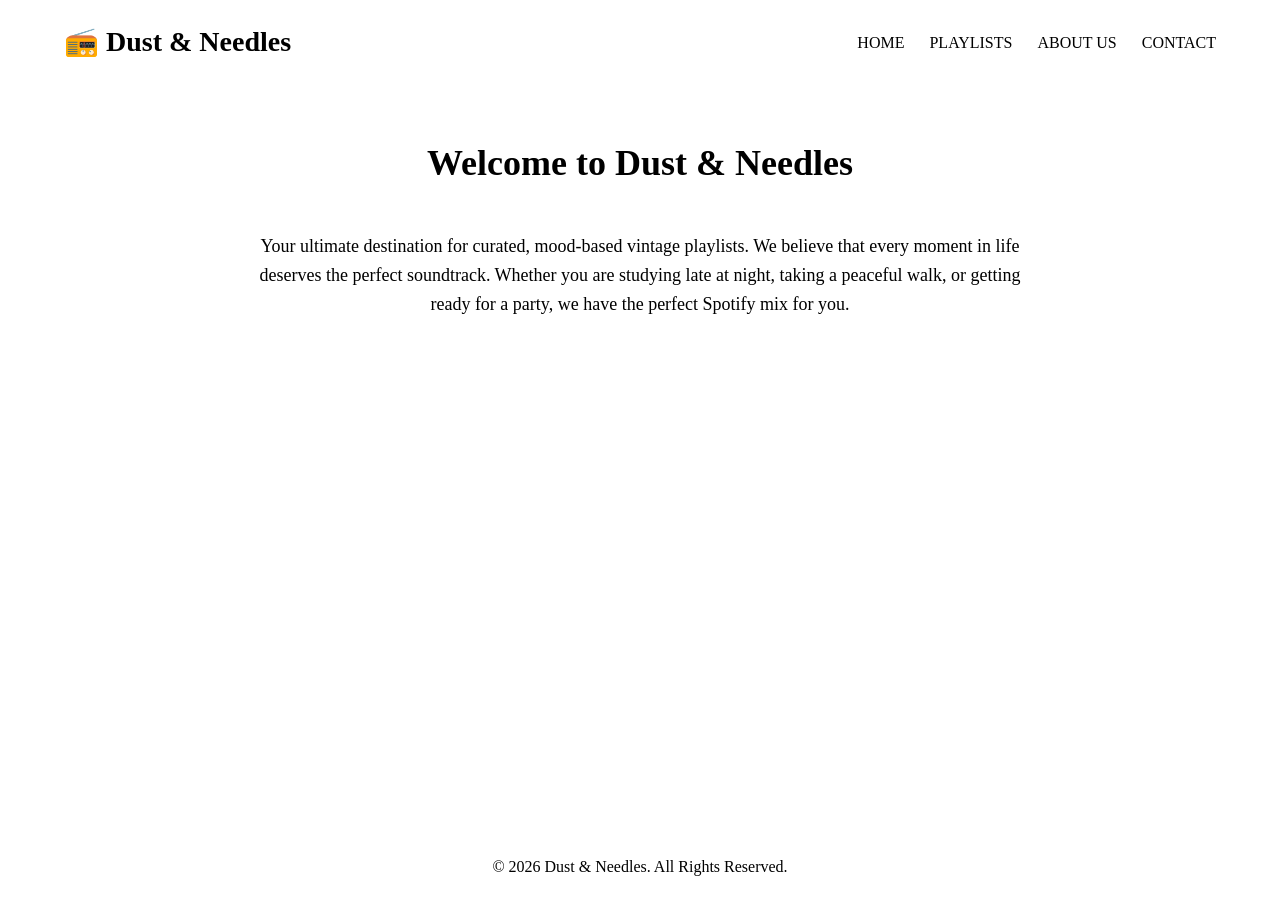
==== index.html @ e207e3c0 "Update index.html" ====
<!DOCTYPE html>
<html lang="en">
<head>
    <meta charset="UTF-8">
    <meta name="viewport" content="width=device-width, initial-scale=1.0">
    <title>Dust & Needles | Home</title>
    <!-- Pastikan pautan CSS ini betul -->
    <link rel="stylesheet" href="css/style.css">
</head>
<body>
    <header>
        <a href="index.html" class="logo">📻 Dust & Needles</a>
        <nav>
            <ul id="nav-links">
                <li><a href="index.html" class="active">Home</a></li>
                <li><a href="playlists.html">Playlists</a></li>
                <li><a href="about.html">About Us</a></li>
                <li><a href="contact.html">Contact</a></li>
            </ul>
        </nav>
    </header>

    <main>
        <h1 class="section-title">Welcome to Dust & Needles</h1>
        <div class="text-content">
            <p>Your ultimate destination for curated, mood-based vintage playlists. We believe that every moment in life deserves the perfect soundtrack. Whether you are studying late at night, taking a peaceful walk, or getting ready for a party, we have the perfect Spotify mix for you.</p>
        </div>
    </main>

    <footer>
        <p>&copy; 2026 Dust & Needles. All Rights Reserved.</p>
    </footer>

    <!-- Pastikan pautan JS ini betul -->
    <script src="js/script.js"><\/script>
</body>
</html>`,
---- css/style.css ----
"style.css": `@import url('https://fonts.googleapis.com/css2?family=Playfair+Display:ital,wght@0,600;0,700;1,600&family=Lora:wght@400;500&display=swap');

:root {
    --bg-cream: #F4EBD0;
    --bg-paper: #E6D5B8;
    --text-dark: #3E2723;
    --accent-gold: #8B5A2B;
    --accent-hover: #633E1D;
    --vinyl-black: #1A1A1A;
    --border-color: #D4C3A3;
}

* {
    margin: 0;
    padding: 0;
    box-sizing: border-box;
}

body {
    font-family: 'Lora', serif;
    background-color: var(--bg-cream);
    color: var(--text-dark);
    line-height: 1.6;
    display: flex;
    flex-direction: column;
    min-height: 100vh;
}

/* --- NAVIGATION --- */
header {
    background-color: var(--bg-paper);
    border-bottom: 2px solid var(--accent-gold);
    padding: 20px 5%;
    display: flex;
    justify-content: space-between;
    align-items: center;
    position: sticky;
    top: 0;
    z-index: 1000;
}

.logo {
    font-family: 'Playfair Display', serif;
    font-size: 28px;
    font-weight: bold;
    color: var(--text-dark);
    text-decoration: none;
}

nav ul {
    list-style: none;
    display: flex;
    gap: 25px;
}

nav a {
    color: var(--text-dark);
    text-decoration: none;
    font-weight: 500;
    font-size: 16px;
    text-transform: uppercase;
}

nav a:hover, nav a.active {
    color: var(--accent-gold);
    border-bottom: 2px solid var(--accent-gold);
}

/* --- MAIN CONTENT --- */
main {
    padding: 50px 5%;
    max-width: 1200px;
    margin: 0 auto;
    flex: 1;
    width: 100%;
}

.section-title {
    font-family: 'Playfair Display', serif;
    font-size: 36px;
    text-align: center;
    margin-bottom: 40px;
}

.text-content {
    font-size: 18px;
    text-align: center;
    max-width: 800px;
    margin: 0 auto;
}

/* --- VINYL PLAYER --- */
.player-section {
    background: linear-gradient(135deg, #d7c4a1, #c7b08b);
    padding: 40px 20px;
    text-align: center;
    border-radius: 12px;
    margin-bottom: 50px;
    border: 4px double var(--accent-gold);
}

.vinyl-container {
    width: 180px;
    height: 180px;
    margin: 0 auto 20px auto;
    position: relative;
    background-color: var(--vinyl-black);
    border-radius: 50%;
    display: flex;
    align-items: center;
    justify-content: center;
    box-shadow: 0 10px 25px rgba(0,0,0,0.4), inset 0 0 15px rgba(255,255,255,0.15);
}

.vinyl-label {
    width: 60px;
    height: 60px;
    background-color: var(--accent-gold);
    border-radius: 50%;
    display: flex;
    align-items: center;
    justify-content: center;
    border: 2px solid #333;
    transition: 0.5s;
}

.vinyl-hole {
    width: 10px;
    height: 10px;
    background-color: var(--bg-cream);
    border-radius: 50%;
}

.vinyl-grooves {
    position: absolute;
    width: 160px;
    height: 160px;
    border-radius: 50%;
    border: 1px solid rgba(255,255,255,0.1);
    pointer-events: none;
}

/* Animation Classes untuk Piring Hitam */
.spin {
    animation: spinRecord 2s linear infinite;
}

@keyframes spinRecord {
    from { transform: rotate(0deg); }
    to { transform: rotate(360deg); }
}

.now-playing-title {
    font-family: 'Playfair Display', serif;
    font-size: 22px;
    margin-bottom: 15px;
}

.spotify-container {
    width: 100%;
    max-width: 600px;
    height: 0; /* Kotak disembunyikan secara lalai */
    overflow: hidden;
    transition: height 0.3s ease;
    margin: 0 auto;
    border-radius: 12px;
}

.spotify-container.active {
    height: 152px; /* Ketinggian Spotify player sebenar */
}

/* --- PLAYLIST GRID --- */
.playlist-grid {
    display: grid;
    grid-template-columns: repeat(auto-fill, minmax(280px, 1fr));
    gap: 30px;
}

.playlist-card {
    background-color: var(--bg-paper);
    border: 1px solid var(--border-color);
    border-radius: 12px;
    padding: 25px;
    text-align: center;
    box-shadow: 5px 5px 0px rgba(139, 90, 43, 0.15);
}

.playlist-icon {
    font-size: 40px;
    margin-bottom: 10px;
}

.playlist-card h3 {
    font-family: 'Playfair Display', serif;
    font-size: 24px;
    margin-bottom: 10px;
}

.play-btn {
    background-color: var(--text-dark);
    color: var(--bg-cream);
    padding: 12px 20px;
    border: none;
    border-radius: 30px;
    cursor: pointer;
    width: 100%;
    font-size: 16px;
    font-weight: bold;
    margin-top: 15px;
    transition: 0.3s;
}

.play-btn:hover {
    background-color: transparent;
    color: var(--text-dark);
    border: 2px solid var(--text-dark);
}

/* --- FORMS & BUTTONS --- */
.contact-form {
    max-width: 600px;
    margin: 0 auto;
    background: var(--bg-paper);
    padding: 30px;
    border-radius: 12px;
}

.form-group {
    margin-bottom: 15px;
    text-align: left;
}

.form-group label {
    display: block;
    margin-bottom: 8px;
    font-weight: bold;
}

input, textarea {
    width: 100%;
    padding: 12px;
    border: 1px solid var(--border-color);
    border-radius: 6px;
    font-family: 'Lora', serif;
    background-color: var(--bg-cream);
}

.submit-btn {
    background-color: var(--accent-gold);
    color: white;
    border: none;
    padding: 12px 20px;
    font-size: 18px;
    font-weight: bold;
    border-radius: 6px;
    cursor: pointer;
    width: 100%;
}

.submit-btn:hover {
    background-color: var(--accent-hover);
}

/* --- FOOTER --- */
footer {
    background-color: var(--text-dark);
    color: var(--bg-cream);
    text-align: center;
    padding: 20px;
    margin-top: auto;
}`,
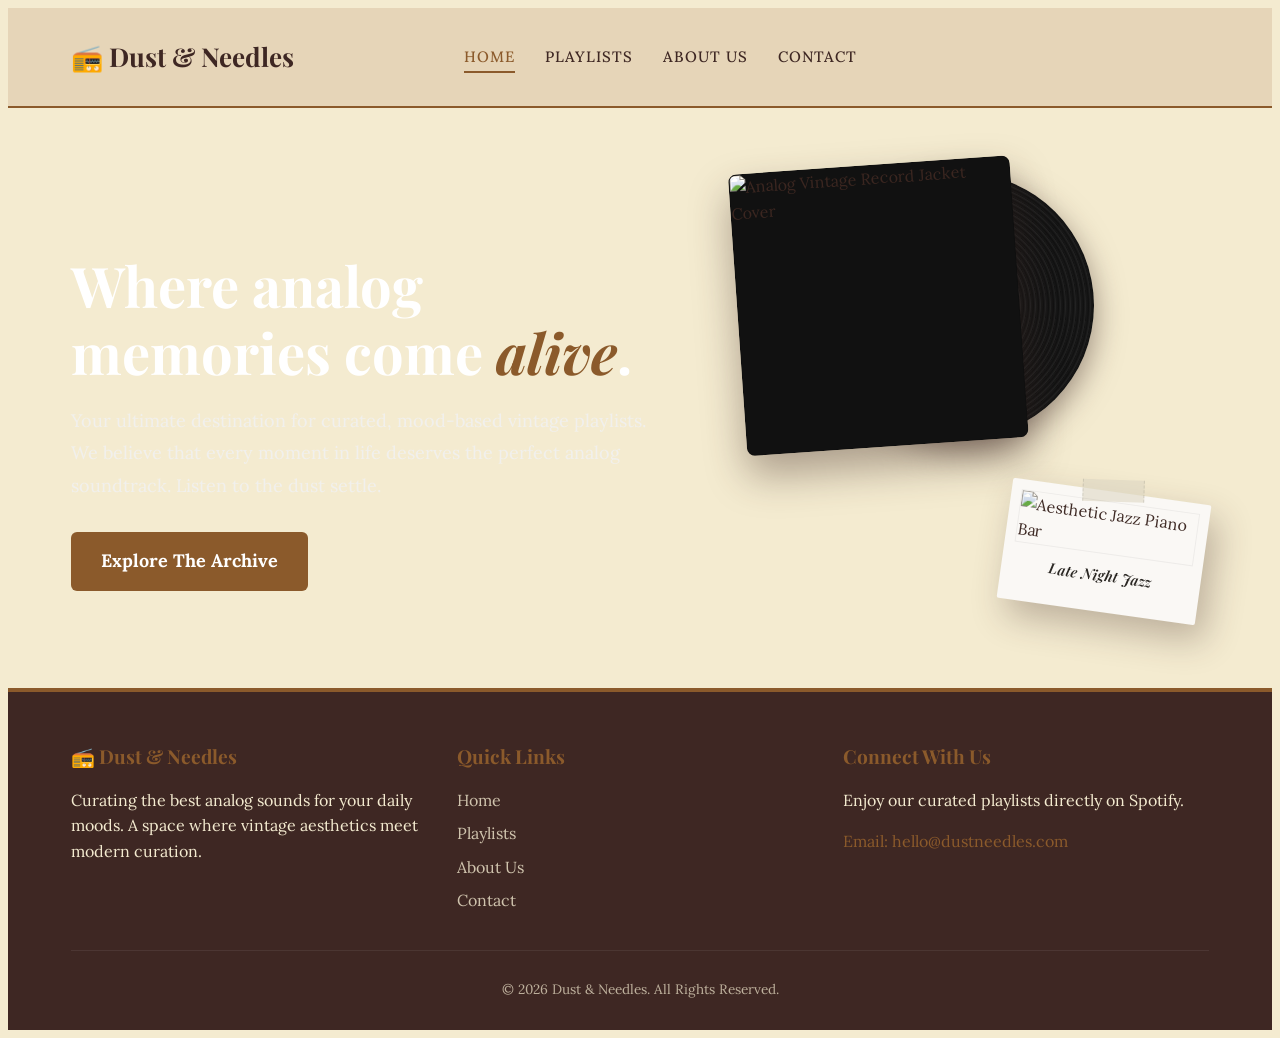
==== commit bc3f1c53: "Update index.html" ====
--- a/index.html
+++ b/index.html
@@ -3,13 +3,40 @@
 <head>
     <meta charset="UTF-8">
     <meta name="viewport" content="width=device-width, initial-scale=1.0">
-    <title>Dust & Needles | Home</title>
-    <!-- Pastikan pautan CSS ini betul -->
+    <title>Dust & Needles | Vintage Playlist Archive</title>
+    <link href="https://fonts.googleapis.com/css2?family=Playfair+Display:ital,wght@0,600;0,700;1,600&family=Lora:wght@400;500&display=swap" rel="stylesheet">
     <link rel="stylesheet" href="css/style.css">
+    
+    <style>
+        body {
+            background-image: url('https://i.pinimg.com/736x/69/08/a2/6908a25f447390a29ad8c25f365cd7de.jpg') !important;
+            background-size: cover !important;
+            background-position: center !important;
+            background-repeat: no-repeat !important;
+            background-attachment: fixed !important;
+        }
+
+        /* Memastikan kontena utama lutsinar supaya tidak menutup gambar wallpaper belakang */
+        .home-container {
+            background: transparent !important;
+        }
+
+        /* Menukar warna tajuk utama (H1) menjadi warna putih */
+        .hero-text-part h1 {
+            color: #ffffff !important;
+        }
+
+        /* Menukar warna teks penerangan (P) menjadi warna putih lembut/cerah */
+        .hero-text-part p {
+            color: #f1f1f1 !important;
+        }
+    </style>
 </head>
 <body>
+
     <header>
         <a href="index.html" class="logo">📻 Dust & Needles</a>
+        <button class="mobile-menu-btn" onclick="toggleMenu()">☰</button>
         <nav>
             <ul id="nav-links">
                 <li><a href="index.html" class="active">Home</a></li>
@@ -20,18 +47,64 @@
         </nav>
     </header>
 
-    <main>
-        <h1 class="section-title">Welcome to Dust & Needles</h1>
-        <div class="text-content">
-            <p>Your ultimate destination for curated, mood-based vintage playlists. We believe that every moment in life deserves the perfect soundtrack. Whether you are studying late at night, taking a peaceful walk, or getting ready for a party, we have the perfect Spotify mix for you.</p>
-        </div>
+    <main class="home-container">
+        <section class="hero-split">
+            
+            <div class="hero-text-part">
+                <h1>Where analog memories come <span class="highlight">alive</span>.</h1>
+                <p>Your ultimate destination for curated, mood-based vintage playlists. We believe that every moment in life deserves the perfect analog soundtrack. Listen to the dust settle.</p>
+                <a href="playlists.html" class="submit-btn">Explore The Archive</a>
+            </div>
+            
+            <div class="hero-visual-collage">
+                <div class="collage-wrapper">
+                    <div class="vinyl-disc-spin">
+                        <div class="vinyl-center-gold">
+                            <div class="vinyl-center-hole"></div>
+                        </div>
+                    </div>
+
+                    <div class="sleeve-jacket">
+                        <img src="https://images.unsplash.com/photo-1542208998-f6dbbb27a72f?q=80&w=800&auto=format&fit=crop" alt="Analog Vintage Record Jacket Cover">
+                    </div>
+
+                    <div class="polaroid-photo">
+                        <div class="tape-strip"></div>
+                        <img src="https://images.unsplash.com/photo-1511192336575-5a79af67a629?q=80&w=400&auto=format&fit=crop" alt="Aesthetic Jazz Piano Bar">
+                        <div class="polaroid-caption">Late Night Jazz</div>
+                    </div>
+                </div>
+            </div>
+
+        </section>
     </main>
 
-    <footer>
-        <p>&copy; 2026 Dust & Needles. All Rights Reserved.</p>
+    <footer class="premium-footer">
+        <div class="footer-container">
+            <div class="footer-about">
+                <h3>📻 Dust & Needles</h3>
+                <p>Curating the best analog sounds for your daily moods. A space where vintage aesthetics meet modern curation.</p>
+            </div>
+            <div class="footer-links">
+                <h3>Quick Links</h3>
+                <ul>
+                    <li><a href="index.html">Home</a></li>
+                    <li><a href="playlists.html">Playlists</a></li>
+                    <li><a href="about.html">About Us</a></li>
+                    <li><a href="contact.html">Contact</a></li>
+                </ul>
+            </div>
+            <div class="footer-social">
+                <h3>Connect With Us</h3>
+                <p>Enjoy our curated playlists directly on Spotify.</p>
+                <p style="margin-top: 10px; color: var(--accent-gold);">Email: hello@dustneedles.com</p>
+            </div>
+        </div>
+        <div class="footer-bottom">
+            <p>&copy; 2026 Dust & Needles. All Rights Reserved.</p>
+        </div>
     </footer>
 
-    <!-- Pastikan pautan JS ini betul -->
-    <script src="js/script.js"><\/script>
+    <script src="js/script.js"></script>
 </body>
-</html>`,
+</html>
--- a/css/style.css
+++ b/css/style.css
@@ -1,272 +1,327 @@
-"style.css": `@import url('https://fonts.googleapis.com/css2?family=Playfair+Display:ital,wght@0,600;0,700;1,600&family=Lora:wght@400;500&display=swap');
+/* =========================================
+DUST & NEEDLES | VINTAGE THEME CSS
+========================================= */
 
 :root {
-    --bg-cream: #F4EBD0;
-    --bg-paper: #E6D5B8;
-    --text-dark: #3E2723;
-    --accent-gold: #8B5A2B;
-    --accent-hover: #633E1D;
-    --vinyl-black: #1A1A1A;
-    --border-color: #D4C3A3;
-}
-
-* {
-    margin: 0;
-    padding: 0;
-    box-sizing: border-box;
+/* Vintage Color Palette */
+--bg-cream: #F4EBD0;
+--bg-paper: #E6D5B8;
+--text-dark: #3E2723;
+--accent-gold: #8B5A2B;
+--accent-hover: #633E1D;
+--vinyl-black: #1A1A1A;
+--border-color: #D4C3A3;
+
+/* Typography */
+--font-heading: 'Playfair Display', serif;
+--font-body: 'Lora', serif;
+
+
+}
+
+/* --- CUSTOM SCROLLBAR --- */
+::-webkit-scrollbar { width: 14px; }
+::-webkit-scrollbar-track { background: var(--bg-cream); border-left: 1px solid var(--border-color); }
+::-webkit-scrollbar-thumb { background: var(--accent-gold); border-radius: 10px; border: 3px solid var(--bg-cream); }
+::-webkit-scrollbar-thumb:hover { background: var(--text-dark); }
+
+{
+margin: 0;
+padding: 0;
+box-sizing: border-box;
+scroll-behavior: smooth;
 }
 
 body {
-    font-family: 'Lora', serif;
-    background-color: var(--bg-cream);
-    color: var(--text-dark);
-    line-height: 1.6;
-    display: flex;
-    flex-direction: column;
-    min-height: 100vh;
-}
-
-/* --- NAVIGATION --- */
+font-family: var(--font-body);
+background-color: var(--bg-cream);
+color: var(--text-dark);
+line-height: 1.6;
+display: flex;
+flex-direction: column;
+min-height: 100vh;
+overflow-x: hidden;
+}
+
+/* --- NAVIGATION BAR (MENU DI TENGAH) --- */
 header {
-    background-color: var(--bg-paper);
-    border-bottom: 2px solid var(--accent-gold);
-    padding: 20px 5%;
-    display: flex;
-    justify-content: space-between;
-    align-items: center;
-    position: sticky;
-    top: 0;
-    z-index: 1000;
+background-color: var(--bg-paper);
+border-bottom: 2px solid var(--accent-gold);
+padding: 20px 5%;
+display: flex;
+align-items: center;
+position: relative;
+justify-content: center;
 }
 
 .logo {
-    font-family: 'Playfair Display', serif;
-    font-size: 28px;
-    font-weight: bold;
-    color: var(--text-dark);
-    text-decoration: none;
+font-family: var(--font-heading);
+font-size: 26px;
+font-weight: bold;
+color: var(--text-dark);
+text-decoration: none;
+display: flex;
+align-items: center;
+position: absolute;
+left: 5%;
 }
 
 nav ul {
-    list-style: none;
-    display: flex;
-    gap: 25px;
+list-style: none;
+display: flex;
+gap: 30px;
 }
 
 nav a {
-    color: var(--text-dark);
-    text-decoration: none;
-    font-weight: 500;
-    font-size: 16px;
-    text-transform: uppercase;
+color: var(--text-dark);
+text-decoration: none;
+font-weight: 500;
+font-size: 15px;
+text-transform: uppercase;
+letter-spacing: 1px;
+transition: color 0.3s, border-bottom 0.3s;
+padding-bottom: 5px;
+border-bottom: 2px solid transparent;
 }
 
 nav a:hover, nav a.active {
-    color: var(--accent-gold);
-    border-bottom: 2px solid var(--accent-gold);
-}
-
-/* --- MAIN CONTENT --- */
+color: var(--accent-gold);
+border-bottom: 2px solid var(--accent-gold);
+}
+
+.mobile-menu-btn {
+display: none;
+}
+
+/* --- MAIN CONTENT AREA --- */
 main {
-    padding: 50px 5%;
-    max-width: 1200px;
-    margin: 0 auto;
-    flex: 1;
-    width: 100%;
+flex: 1;
+width: 100%;
+}
+
+.content-wrapper {
+padding: 50px 5%;
+max-width: 1200px;
+margin: 0 auto;
 }
 
 .section-title {
-    font-family: 'Playfair Display', serif;
-    font-size: 36px;
-    text-align: center;
-    margin-bottom: 40px;
+font-family: var(--font-heading);
+font-size: 36px;
+text-align: center;
+margin: 40px 0 30px 0;
+color: var(--text-dark);
 }
 
 .text-content {
-    font-size: 18px;
-    text-align: center;
-    max-width: 800px;
-    margin: 0 auto;
-}
-
-/* --- VINYL PLAYER --- */
+font-size: 18px;
+text-align: center;
+line-height: 1.8;
+}
+
+/* --- VINYL PLAYER SECTION (UNTUK PLAYLIST) --- */
 .player-section {
-    background: linear-gradient(135deg, #d7c4a1, #c7b08b);
-    padding: 40px 20px;
-    text-align: center;
-    border-radius: 12px;
-    margin-bottom: 50px;
-    border: 4px double var(--accent-gold);
+background: linear-gradient(135deg, #d7c4a1, #c7b08b);
+padding: 40px 20px;
+text-align: center;
+border-top: 4px double var(--accent-gold);
+border-bottom: 4px double var(--accent-gold);
+margin-bottom: 50px;
+display: flex;
+flex-direction: column;
+align-items: center;
 }
 
 .vinyl-container {
-    width: 180px;
-    height: 180px;
-    margin: 0 auto 20px auto;
-    position: relative;
-    background-color: var(--vinyl-black);
-    border-radius: 50%;
-    display: flex;
-    align-items: center;
-    justify-content: center;
-    box-shadow: 0 10px 25px rgba(0,0,0,0.4), inset 0 0 15px rgba(255,255,255,0.15);
+width: 180px;
+height: 180px;
+margin: 0 auto 20px auto;
+position: relative;
+background-color: #1A1A1A;
+border-radius: 50%;
+display: flex;
+align-items: center;
+justify-content: center;
+box-shadow: 0 10px 25px rgba(0,0,0,0.4), inset 0 0 15px rgba(255,255,255,0.15);
 }
 
 .vinyl-label {
-    width: 60px;
-    height: 60px;
-    background-color: var(--accent-gold);
-    border-radius: 50%;
-    display: flex;
-    align-items: center;
-    justify-content: center;
-    border: 2px solid #333;
-    transition: 0.5s;
-}
-
-.vinyl-hole {
-    width: 10px;
-    height: 10px;
-    background-color: var(--bg-cream);
-    border-radius: 50%;
-}
-
-.vinyl-grooves {
-    position: absolute;
-    width: 160px;
-    height: 160px;
-    border-radius: 50%;
-    border: 1px solid rgba(255,255,255,0.1);
-    pointer-events: none;
-}
-
-/* Animation Classes untuk Piring Hitam */
-.spin {
-    animation: spinRecord 2s linear infinite;
-}
-
-@keyframes spinRecord {
-    from { transform: rotate(0deg); }
-    to { transform: rotate(360deg); }
-}
-
-.now-playing-title {
-    font-family: 'Playfair Display', serif;
-    font-size: 22px;
-    margin-bottom: 15px;
-}
-
-.spotify-container {
-    width: 100%;
-    max-width: 600px;
-    height: 0; /* Kotak disembunyikan secara lalai */
-    overflow: hidden;
-    transition: height 0.3s ease;
-    margin: 0 auto;
-    border-radius: 12px;
-}
-
-.spotify-container.active {
-    height: 152px; /* Ketinggian Spotify player sebenar */
-}
+width: 60px;
+height: 60px;
+background-color: var(--accent-gold);
+border-radius: 50%;
+display: flex;
+align-items: center;
+justify-content: center;
+border: 2px solid #333;
+transition: background-color 0.5s;
+}
+
+.vinyl-hole { width: 10px; height: 10px; background-color: var(--bg-cream); border-radius: 50%; }
+.vinyl-grooves { position: absolute; width: 160px; height: 160px; border-radius: 50%; border: 1px solid rgba(255,255,255,0.1); }
+.vinyl-grooves::before, .vinyl-grooves::after { content: ''; position: absolute; border-radius: 50%; border: 1px solid rgba(255,255,255,0.05); }
+.vinyl-grooves::before { top: 10px; left: 10px; right: 10px; bottom: 10px; }
+.vinyl-grooves::after { top: 25px; left: 25px; right: 25px; bottom: 25px; }
+.spin { animation: spinRecord 2s linear infinite; }
+
+.now-playing-title { font-family: var(--font-heading); font-size: 22px; margin-bottom: 15px; font-style: italic; }
+.spotify-container { width: 100%; max-width: 600px; height: 0; transition: height 0.3s ease; overflow: hidden; border-radius: 12px; }
+.spotify-container.active { height: 152px; }
 
 /* --- PLAYLIST GRID --- */
-.playlist-grid {
-    display: grid;
-    grid-template-columns: repeat(auto-fill, minmax(280px, 1fr));
-    gap: 30px;
-}
-
-.playlist-card {
-    background-color: var(--bg-paper);
-    border: 1px solid var(--border-color);
-    border-radius: 12px;
-    padding: 25px;
-    text-align: center;
-    box-shadow: 5px 5px 0px rgba(139, 90, 43, 0.15);
-}
-
-.playlist-icon {
-    font-size: 40px;
-    margin-bottom: 10px;
-}
-
-.playlist-card h3 {
-    font-family: 'Playfair Display', serif;
-    font-size: 24px;
-    margin-bottom: 10px;
-}
-
-.play-btn {
-    background-color: var(--text-dark);
-    color: var(--bg-cream);
-    padding: 12px 20px;
-    border: none;
-    border-radius: 30px;
-    cursor: pointer;
-    width: 100%;
-    font-size: 16px;
-    font-weight: bold;
-    margin-top: 15px;
-    transition: 0.3s;
-}
-
-.play-btn:hover {
-    background-color: transparent;
-    color: var(--text-dark);
-    border: 2px solid var(--text-dark);
-}
+.playlist-grid { display: grid; grid-template-columns: repeat(auto-fill, minmax(280px, 1fr)); gap: 30px; }
+.playlist-card { background-color: var(--bg-paper); border: 1px solid var(--border-color); border-radius: 12px; padding: 25px; text-align: center; box-shadow: 5px 5px 0px rgba(139, 90, 43, 0.15); transition: transform 0.2s, box-shadow 0.2s; }
+.playlist-card:hover { transform: translateY(-5px); box-shadow: 8px 8px 0px rgba(139, 90, 43, 0.3); }
+.playlist-icon { font-size: 40px; margin-bottom: 15px; }
+.playlist-card h3 { font-family: var(--font-heading); font-size: 24px; margin-bottom: 10px; }
+.playlist-card p { font-size: 15px; opacity: 0.85; margin-bottom: 25px; }
+.play-btn { background-color: var(--text-dark); color: var(--bg-cream); border: 2px solid var(--text-dark); padding: 12px 20px; border-radius: 30px; cursor: pointer; transition: all 0.3s; width: 100%; font-weight: bold; }
+.play-btn:hover { background-color: transparent; color: var(--text-dark); }
 
 /* --- FORMS & BUTTONS --- */
-.contact-form {
-    max-width: 600px;
-    margin: 0 auto;
-    background: var(--bg-paper);
-    padding: 30px;
-    border-radius: 12px;
-}
-
-.form-group {
-    margin-bottom: 15px;
-    text-align: left;
-}
-
-.form-group label {
-    display: block;
-    margin-bottom: 8px;
-    font-weight: bold;
-}
-
-input, textarea {
-    width: 100%;
-    padding: 12px;
-    border: 1px solid var(--border-color);
-    border-radius: 6px;
-    font-family: 'Lora', serif;
-    background-color: var(--bg-cream);
-}
-
-.submit-btn {
-    background-color: var(--accent-gold);
-    color: white;
-    border: none;
-    padding: 12px 20px;
-    font-size: 18px;
-    font-weight: bold;
-    border-radius: 6px;
-    cursor: pointer;
-    width: 100%;
-}
-
-.submit-btn:hover {
-    background-color: var(--accent-hover);
-}
-
-/* --- FOOTER --- */
-footer {
-    background-color: var(--text-dark);
-    color: var(--bg-cream);
-    text-align: center;
-    padding: 20px;
-    margin-top: auto;
-}`,
+.contact-form { max-width: 600px; margin: 0 auto; background: var(--bg-paper); padding: 30px; border-radius: 12px; border: 1px solid var(--border-color); }
+.form-group { margin-bottom: 20px; text-align: left; }
+.form-group label { display: block; margin-bottom: 8px; font-weight: bold; }
+.form-group input, .form-group textarea { width: 100%; padding: 12px; border: 1px solid var(--border-color); background-color: var(--bg-cream); border-radius: 6px; font-family: var(--font-body); font-size: 16px; }
+.submit-btn { background-color: var(--accent-gold); color: white; border: none; padding: 15px 30px; font-size: 18px; font-weight: bold; border-radius: 6px; cursor: pointer; transition: background 0.3s; text-decoration: none; display: inline-block; }
+.submit-btn:hover { background-color: var(--accent-hover); }
+
+/* --- FOOTER PREMIUM (Dikecilkan) --- */
+.premium-footer { background-color: var(--text-dark); color: var(--bg-cream); padding: 30px 5% 15px 5%; margin-top: auto; border-top: 4px solid var(--accent-gold); }
+.footer-container { display: grid; grid-template-columns: repeat(auto-fit, minmax(200px, 1fr)); gap: 20px; max-width: 1200px; margin: 0 auto; text-align: left; }
+.footer-container h3 { font-family: var(--font-heading); color: var(--accent-gold); margin-bottom: 15px; font-size: 1.2rem; }
+.footer-links ul { list-style: none; padding: 0; }
+.footer-links li { margin-bottom: 8px; }
+.footer-links a { color: var(--bg-cream); text-decoration: none; transition: 0.3s; opacity: 0.8; }
+.footer-links a:hover { color: var(--accent-gold); opacity: 1; padding-left: 5px; }
+.footer-bottom { text-align: center; padding-top: 15px; margin-top: 20px; border-top: 1px solid rgba(255,255,255,0.1); font-size: 0.85rem; opacity: 0.7; }
+
+/* =========================================
+REKAAN BARU UNTUK MUKA DEPAN (HOME SPLIT)
+========================================= */
+.home-container {
+flex: 1;
+width: 100%;
+max-width: 1200px;
+margin: 0 auto;
+padding: 60px 5%;
+display: flex;
+align-items: center;
+}
+
+.hero-split {
+display: grid;
+grid-template-columns: 1fr 1fr;
+gap: 50px;
+align-items: center;
+width: 100%;
+}
+
+.hero-text-part h1 {
+font-family: var(--font-heading);
+font-size: 3.5rem;
+color: var(--text-dark);
+margin-bottom: 20px;
+line-height: 1.2;
+}
+
+.hero-text-part h1 .highlight { color: var(--accent-gold); font-style: italic; }
+
+.hero-text-part p {
+font-size: 18px;
+color: var(--text-dark);
+margin-bottom: 30px;
+line-height: 1.8;
+opacity: 0.9;
+}
+
+/* GAMBAR COLLAGE BERTINDIH */
+.hero-visual-collage {
+display: flex;
+justify-content: center;
+align-items: center;
+margin-top: 20px;
+}
+
+.collage-wrapper {
+position: relative;
+width: 100%;
+max-width: 440px;
+height: 440px;
+animation: softFloat 7s ease-in-out infinite;
+}
+
+.sleeve-jacket {
+position: absolute;
+width: 280px;
+height: 280px;
+background: #111;
+border-radius: 8px;
+box-shadow: 0 20px 40px rgba(62, 39, 35, 0.4);
+border: 1px solid rgba(0,0,0,0.1);
+z-index: 2;
+overflow: hidden;
+transform: rotate(-4deg) translate(-25px, -25px);
+transition: transform 0.5s;
+}
+
+.sleeve-jacket img { width: 100%; height: 100%; object-fit: cover; filter: sepia(20%) contrast(105%); }
+
+.vinyl-disc-spin {
+position: absolute;
+width: 265px;
+height: 265px;
+background: repeating-radial-gradient(circle, #181818, #111111 2px, #222222 4px, #111111 5px);
+border-radius: 50%;
+box-shadow: 0 10px 30px rgba(62, 39, 35, 0.5);
+z-index: 1;
+transform: translate(65px, -15px);
+display: flex;
+justify-content: center;
+align-items: center;
+animation: spinRecord 18s linear infinite;
+}
+
+.vinyl-center-gold { width: 90px; height: 90px; border-radius: 50%; background: var(--accent-gold); border: 4px solid #111; display: flex; justify-content: center; align-items: center; }
+.vinyl-center-hole { width: 12px; height: 12px; background: #000; border-radius: 50%; }
+
+.polaroid-photo {
+position: absolute;
+bottom: 15px;
+right: 0px;
+width: 180px;
+background: #FAF8F5;
+padding: 10px 10px 25px;
+box-shadow: 10px 15px 35px rgba(62, 39, 35, 0.3);
+transform: rotate(8deg);
+z-index: 3;
+border-radius: 2px;
+transition: transform 0.5s;
+}
+
+.polaroid-photo img { width: 100%; height: 140px; object-fit: cover; filter: sepia(15%) contrast(98%); border: 1px solid rgba(0,0,0,0.05); }
+
+.polaroid-caption { font-family: var(--font-heading); color: #2b2824; text-align: center; font-size: 0.9rem; margin-top: 10px; font-style: italic; font-weight: 600; }
+
+.tape-strip { position: absolute; top: -12px; left: 35%; width: 60px; height: 22px; background: rgba(222, 215, 195, 0.6); transform: rotate(-6deg); border-left: 1px dashed rgba(0,0,0,0.1); border-right: 1px dashed rgba(0,0,0,0.1); }
+
+.collage-wrapper:hover .sleeve-jacket { transform: rotate(-1deg) translate(-35px, -30px); }
+.collage-wrapper:hover .polaroid-photo { transform: rotate(3deg) scale(1.04); }
+
+@keyframes softFloat { 0% { transform: translateY(0px) rotate(0deg); } 50% { transform: translateY(-12px) rotate(1deg); } 100% { transform: translateY(0px) rotate(0deg); } }
+@keyframes spinRecord { from { transform: rotate(0deg); } to { transform: rotate(360deg); } }
+
+/* Responsive untuk fon bimbit */
+@media (max-width: 768px) {
+header { justify-content: space-between; }
+.logo { position: static; }
+.mobile-menu-btn { display: block; background: none; border: none; font-size: 24px; color: var(--text-dark); cursor: pointer; }
+nav ul { display: none; flex-direction: column; position: absolute; top: 100%; left: 0; width: 100%; background: var(--bg-paper); padding: 20px; z-index: 10; text-align: center; box-shadow: 0 4px 6px rgba(0,0,0,0.1); }
+nav ul.show { display: flex; }
+
+/* Layout Home Untuk Fon Bimbit */
+.hero-split { grid-template-columns: 1fr; text-align: center; }
+.collage-wrapper { margin-top: 30px; transform: scale(0.85); margin-left: -20px; }
+
+
+}
